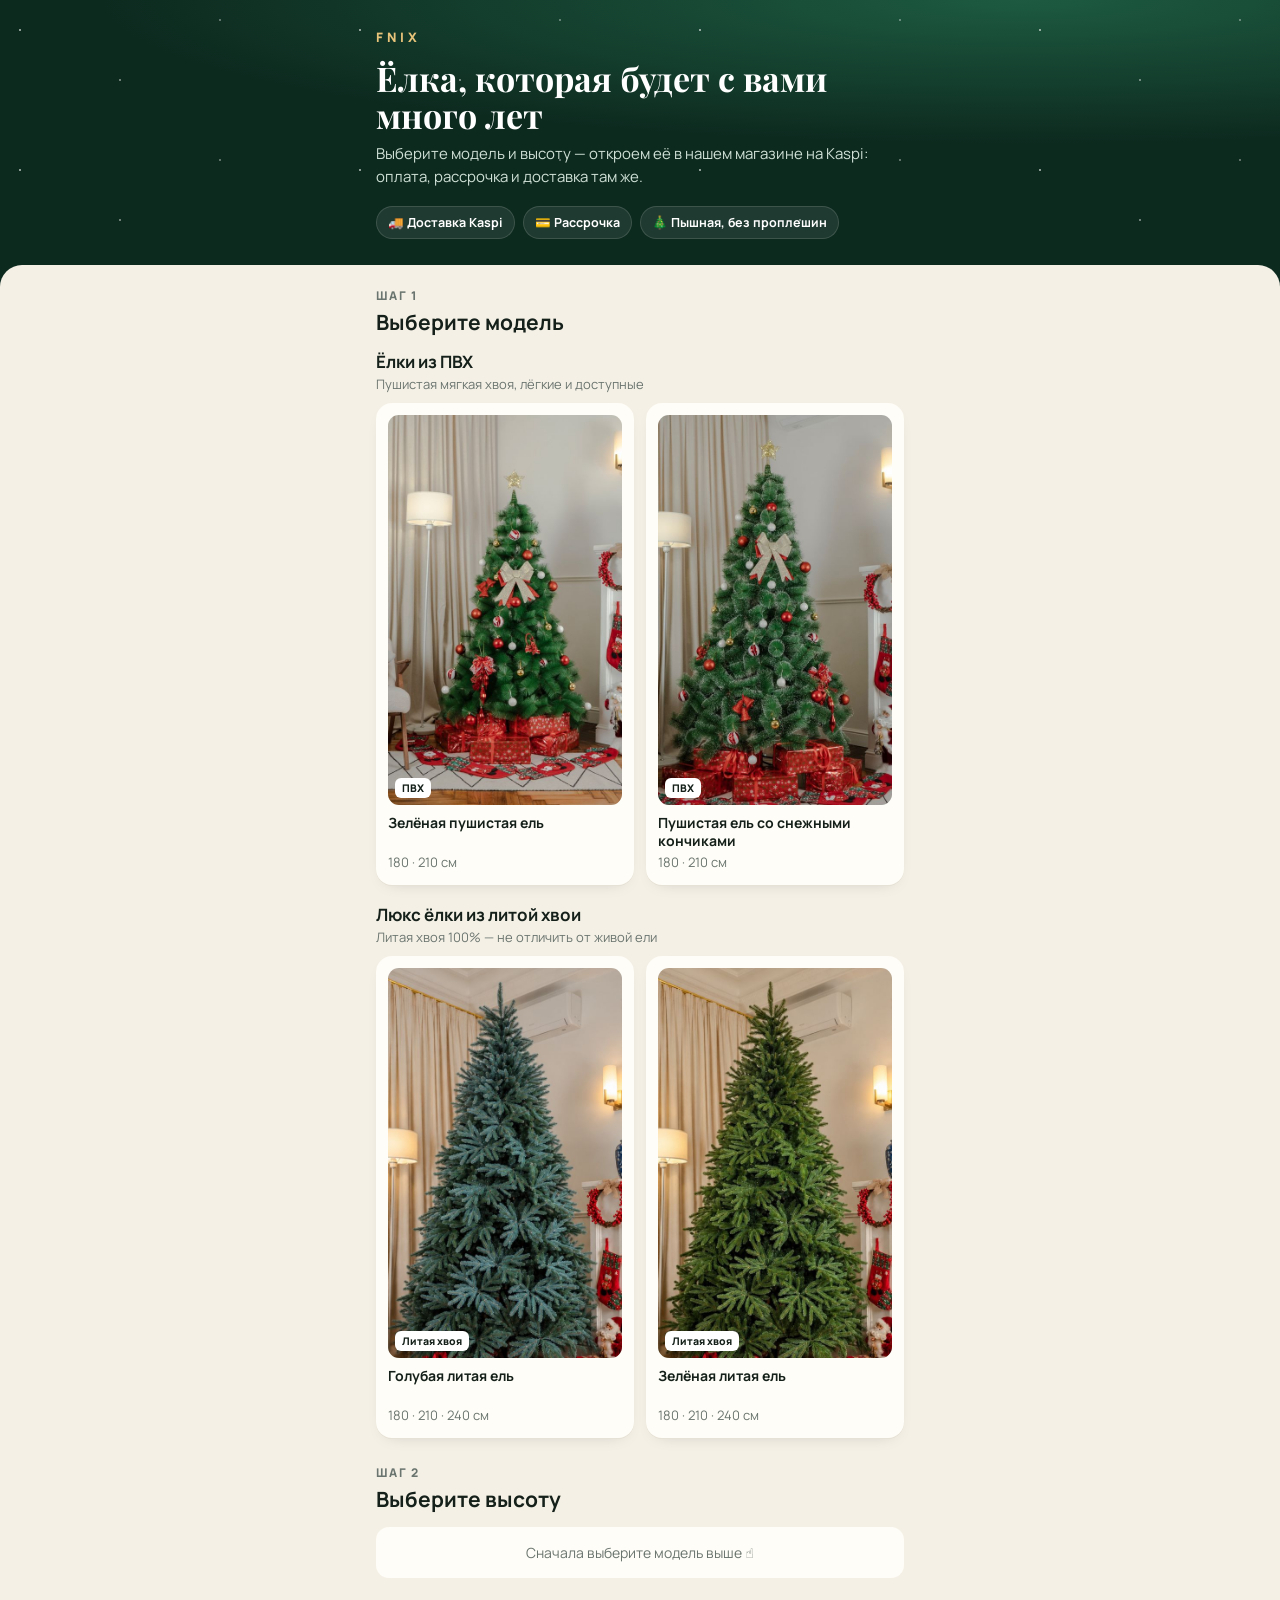
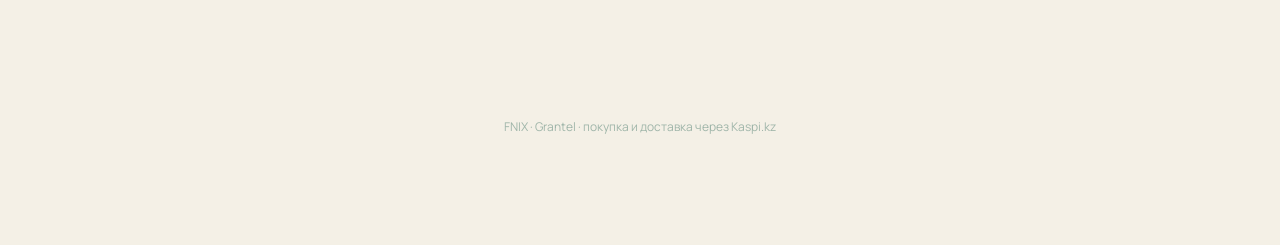
==== index.html @ 094e19e5 "Лендинг FNIX: модели ПВХ и Люкс, выбор высоты, переход в магазин Kaspi Co-Authored-By: Claude Opus 5" ====
<!DOCTYPE html>
<html lang="ru">
<head>
<meta charset="utf-8">
<meta name="viewport" content="width=device-width, initial-scale=1, viewport-fit=cover">
<title>Искусственные ёлки FNIX — купить на Kaspi</title>
<meta name="description" content="Искусственные ёлки FNIX: ПВХ и литые. Выберите модель и размер и купите на Kaspi в рассрочку.">
<meta property="og:title" content="Искусственные ёлки FNIX">
<meta property="og:description" content="4 модели, все размеры. Покупка на Kaspi.">
<meta name="theme-color" content="#0d2a1f">
<link rel="preconnect" href="https://fonts.googleapis.com">
<link rel="preconnect" href="https://fonts.gstatic.com" crossorigin>
<link href="https://fonts.googleapis.com/css2?family=Manrope:wght@500;700;800&family=Playfair+Display:wght@700&display=swap" rel="stylesheet">
<style>
  :root{
    --bg:#0d2a1f; --bg2:#123a2b; --card:#fffdf7; --ink:#142019; --muted:#6b756f;
    --gold:#e8c37a; --kaspi:#f14635; --line:#e7e2d6; --ok:#1f7a4d;
  }
  *{box-sizing:border-box;margin:0;padding:0}
  body{font-family:Manrope,system-ui,sans-serif;background:var(--bg);color:var(--ink);-webkit-font-smoothing:antialiased}
  .wrap{max-width:560px;margin:0 auto;padding:0 16px}

  /* hero */
  header{position:relative;overflow:hidden;color:#fff;padding:28px 0 26px;
    background:radial-gradient(120% 90% at 80% 0%,#1d5a41 0%,var(--bg) 60%)}
  .snow{position:absolute;inset:0;pointer-events:none;
    background-image:radial-gradient(2px 2px at 20px 30px,#fff8 50%,transparent 51%),radial-gradient(1.5px 1.5px at 120px 80px,#fff6 50%,transparent 51%),radial-gradient(2px 2px at 220px 20px,#fff5 50%,transparent 51%),radial-gradient(1px 1px at 300px 110px,#fff8 50%,transparent 51%);
    background-size:340px 140px}
  .brand{font-weight:800;letter-spacing:.32em;font-size:13px;color:var(--gold)}
  h1{font-family:"Playfair Display",serif;font-size:34px;line-height:1.08;margin:14px 0 10px}
  .lead{color:#cfe0d6;font-size:15px;line-height:1.5}
  .perks{display:flex;gap:8px;flex-wrap:wrap;margin-top:18px}
  .perk{font-size:12.5px;font-weight:700;padding:7px 11px;border-radius:99px;background:#ffffff14;border:1px solid #ffffff22}

  main{background:#f4f0e6;border-radius:22px 22px 0 0;padding:22px 0 120px;min-height:60vh}
  .step{font-size:12px;font-weight:800;letter-spacing:.12em;color:var(--muted);text-transform:uppercase}
  h2{font-size:21px;margin:4px 0 14px}

  /* models */
  .grid{display:grid;grid-template-columns:1fr 1fr;gap:12px}
  .grp{margin:18px 0 10px}.grp:first-child{margin-top:4px}
  .grp h3{font-size:17px}.grp p{font-size:13px;color:var(--muted);margin-top:2px}
  .m{background:var(--card);border:2px solid transparent;border-radius:16px;padding:10px 10px 12px;text-align:left;cursor:pointer;font:inherit;color:inherit;
     box-shadow:0 1px 0 var(--line),0 6px 18px -12px #0004;transition:transform .15s,border-color .15s}
  .m:active{transform:scale(.98)}
  .m.on{border-color:var(--ok)}
  .pic{aspect-ratio:3/5;border-radius:11px;overflow:hidden;background:linear-gradient(#eef3ee,#dfe8e1);display:grid;place-items:center;position:relative}
  .pic img{width:100%;height:100%;object-fit:cover;object-position:center top}
  .pic svg{width:78%;height:auto}
  .tag{position:absolute;bottom:7px;left:7px;font-size:10.5px;font-weight:800;background:#fff;padding:3px 7px;border-radius:6px}
  .m b{display:block;font-size:14px;line-height:1.25;margin:9px 0 4px;min-height:35px}
  .from{font-size:13px;color:var(--muted)}
  .from strong{color:var(--ink);font-size:15px}

  /* sizes */
  #sizes{margin-top:26px;scroll-margin-top:14px}
  .chosen{display:flex;gap:12px;align-items:center;background:var(--card);border-radius:14px;padding:10px;margin-bottom:12px}
  .chosen .pic{width:64px;flex:none;border-radius:9px}
  .chosen p{font-size:13px;color:var(--muted);margin-top:2px}
  .sz{display:grid;grid-template-columns:1fr 1fr;gap:10px}
  .s{background:var(--card);border:2px solid var(--line);border-radius:13px;padding:12px;cursor:pointer;font:inherit;color:inherit;text-align:left}
  .s.on{border-color:var(--ok);background:#f0f8f2}
  .s .h{font-weight:800;font-size:18px}
  .s .p{font-size:14px;margin-top:3px}
  .old{color:var(--muted);text-decoration:line-through;font-size:12.5px;margin-left:4px}
  .hint{color:var(--muted);font-size:14px;padding:16px;text-align:center;background:var(--card);border-radius:13px}

  /* buy bar */
  .bar{position:fixed;left:0;right:0;bottom:0;background:#fff;border-top:1px solid var(--line);padding:12px 16px calc(12px + env(safe-area-inset-bottom));
       transform:translateY(110%);visibility:hidden;transition:transform .25s,visibility .25s;z-index:5;box-shadow:0 -10px 30px -18px #0005}
  .bar.show{transform:none;visibility:visible}
  .bar .wrap{display:flex;align-items:center;gap:12px;padding:0}
  .price{flex:1;min-width:0}
  .price .now{font-size:15px;font-weight:800;line-height:1.25}
  .price small{display:block;color:var(--muted);font-size:12px;white-space:nowrap;overflow:hidden;text-overflow:ellipsis}
  .badge{background:var(--kaspi);color:#fff;font-size:12px;font-weight:800;border-radius:6px;padding:2px 6px;margin-left:6px;vertical-align:4px}
  .buy{background:var(--kaspi);color:#fff;text-decoration:none;font-weight:800;font-size:14.5px;padding:13px 14px;border-radius:13px;text-align:center;line-height:1.2;max-width:58%}
  .buy:active{filter:brightness(.92)}
  footer{color:#9fb5a9;font-size:12px;text-align:center;padding:20px 16px 110px;background:#f4f0e6}
  .sk{display:inline-block;width:70px;height:14px;border-radius:4px;background:linear-gradient(90deg,#e8e3d8,#f6f2e9,#e8e3d8);background-size:200%;animation:sh 1.2s infinite;vertical-align:-2px}
  @keyframes sh{to{background-position:-200% 0}}
</style>
</head>
<body>
<header>
  <div class="snow"></div>
  <div class="wrap" style="position:relative">
    <div class="brand">FNIX</div>
    <h1>Ёлка, которая будет с вами много лет</h1>
    <p class="lead">Выберите модель и высоту — откроем её в нашем магазине на Kaspi: оплата, рассрочка и доставка там же.</p>
    <div class="perks"><span class="perk">🚚 Доставка Kaspi</span><span class="perk">💳 Рассрочка</span><span class="perk">🎄 Пышная, без проплешин</span></div>
  </div>
</header>

<main>
  <div class="wrap">
    <div class="step">Шаг 1</div>
    <h2>Выберите модель</h2>
    <div id="models"></div>

    <section id="sizes">
      <div class="step">Шаг 2</div>
      <h2>Выберите высоту</h2>
      <div id="sizebox"><div class="hint">Сначала выберите модель выше ☝️</div></div>
    </section>
  </div>
</main>
<footer>FNIX · Grantel · покупка и доставка через Kaspi.kz</footer>

<div class="bar" id="bar">
  <div class="wrap">
    <div class="price"><div class="now" id="barName"></div><small id="barH"></small></div>
    <a class="buy" id="buy" href="#" target="_blank" rel="noopener">Перейти в KASPI магазин</a>
  </div>
</div>

<script>
// ---- Настройка: ID пикселя Meta (необязательно) ----
const PIXEL_ID = "";

const TREES = {
  "pvc-green":  {fill:"#2f7d4a", dark:"#1f5c35", tips:null},
  "pvc-snow":   {fill:"#2f7d4a", dark:"#1f5c35", tips:"#ffffff"},
  "cast-blue":  {fill:"#6f9fae", dark:"#4f7f8f", tips:"#d7eaf0"},
  "cast-green": {fill:"#3c8a52", dark:"#246a3b", tips:"#7fbf8c"},
};
function treeSVG(id){
  const t = TREES[id] || TREES["pvc-green"];
  const tiers = [[60,28,70],[52,55,92],[42,85,116],[30,118,140]]; // halfWidth, top, bottom
  let s = `<svg viewBox="0 0 120 170" xmlns="http://www.w3.org/2000/svg"><rect x="54" y="138" width="12" height="18" rx="2" fill="#6b4a2e"/>`;
  tiers.slice().reverse().forEach(([w,top,bot],i)=>{
    const pts=[`60,${top}`]; const n=7;
    for(let k=0;k<=n;k++){const x=60+w-(2*w*k/n); pts.push(`${x},${bot-(k%2?6:0)}`);}
    s+=`<polygon points="${pts.join(" ")}" fill="${i%2?t.fill:t.dark}"/>`;
    if(t.tips) for(let k=0;k<=n;k+=1){const x=60+w-(2*w*k/n); s+=`<circle cx="${x}" cy="${bot-(k%2?6:1)}" r="${id==="pvc-snow"?3.6:2.2}" fill="${t.tips}"/>`;}
  });
  s+=`<polygon points="60,6 63.5,15 73,15 65.5,20.5 68.5,29.5 60,24 51.5,29.5 54.5,20.5 47,15 56.5,15" fill="#e8c37a"/></svg>`;
  return s;
}
const pic = (m, extra="") => `<div class="pic">${m.img?`<img src="${m.img}" alt="${m.name}" loading="lazy">`:treeSVG(m.id)}${extra}</div>`;
let MODELS=[], GROUPS=[], cur=null, curSize=null;
function sizesOf(m){ return m.sizes.filter(s => s.kaspi); }
const hs = m => sizesOf(m).map(s=>s.h.replace(" см","")).join(" · ") + " см";

function renderModels(){
  document.getElementById("models").innerHTML = GROUPS.map(g=>{
    const ms = MODELS.filter(m=>m.group===g.id);
    return `<div class="grp"><h3>${g.title}</h3><p>${g.sub}</p></div><div class="grid">${ms.map(m=>
      `<button class="m ${cur===m?"on":""}" data-id="${m.id}">${pic(m,`<span class="tag">${m.material}</span>`)}<b>${m.name}</b><div class="from">${hs(m)}</div></button>`).join("")}</div>`;
  }).join("");
}

function renderSizes(){
  const box=document.getElementById("sizebox");
  if(!cur) return;
  const list=sizesOf(cur);
  box.innerHTML = `<div class="chosen">${pic(cur)}<div><b>${cur.name}</b><p>${cur.desc}</p></div></div>` +
    `<div class="sz">${list.map((s,i)=>`<button class="s ${curSize===s?"on":""}" data-i="${i}"><div class="h">${s.h}</div></button>`).join("")}</div>`;
}

function renderBar(){
  const bar=document.getElementById("bar");
  if(!curSize){bar.classList.remove("show");return;}
  document.getElementById("barName").textContent = cur.name;
  document.getElementById("barH").textContent = curSize.h;
  document.getElementById("buy").href = curSize.kaspi;
  bar.classList.add("show");
}

document.addEventListener("click",e=>{
  const m=e.target.closest(".m");
  if(m){
    cur=MODELS.find(x=>x.id===m.dataset.id); curSize=null;
    renderModels(); renderSizes(); renderBar();
    document.getElementById("sizes").scrollIntoView({behavior:"smooth"});
    track("ViewContent",{content_name:cur.name});
    return;
  }
  const s=e.target.closest(".s");
  if(s){ curSize=sizesOf(cur)[+s.dataset.i]; renderSizes(); renderBar(); return; }
  if(e.target.closest("#buy")) track("Lead",{content_name:`${cur.name} ${curSize.h}`});
});

function track(ev,data){ try{ window.fbq && fbq("track",ev,data);}catch(_){} }
if(PIXEL_ID){
  !function(f,b,e,v,n,t,s){if(f.fbq)return;n=f.fbq=function(){n.callMethod?n.callMethod.apply(n,arguments):n.queue.push(arguments)};if(!f._fbq)f._fbq=n;n.push=n;n.loaded=!0;n.version='2.0';n.queue=[];t=b.createElement(e);t.async=!0;t.src=v;s=b.getElementsByTagName(e)[0];s.parentNode.insertBefore(t,s)}(window,document,'script','https://connect.facebook.net/en_US/fbevents.js');
  fbq("init",PIXEL_ID); fbq("track","PageView");
}

(async()=>{
  const cfg = await (await fetch("products.json",{cache:"no-store"})).json();
  MODELS = cfg.models; GROUPS = cfg.groups; renderModels();
})();
</script>
</body>
</html>
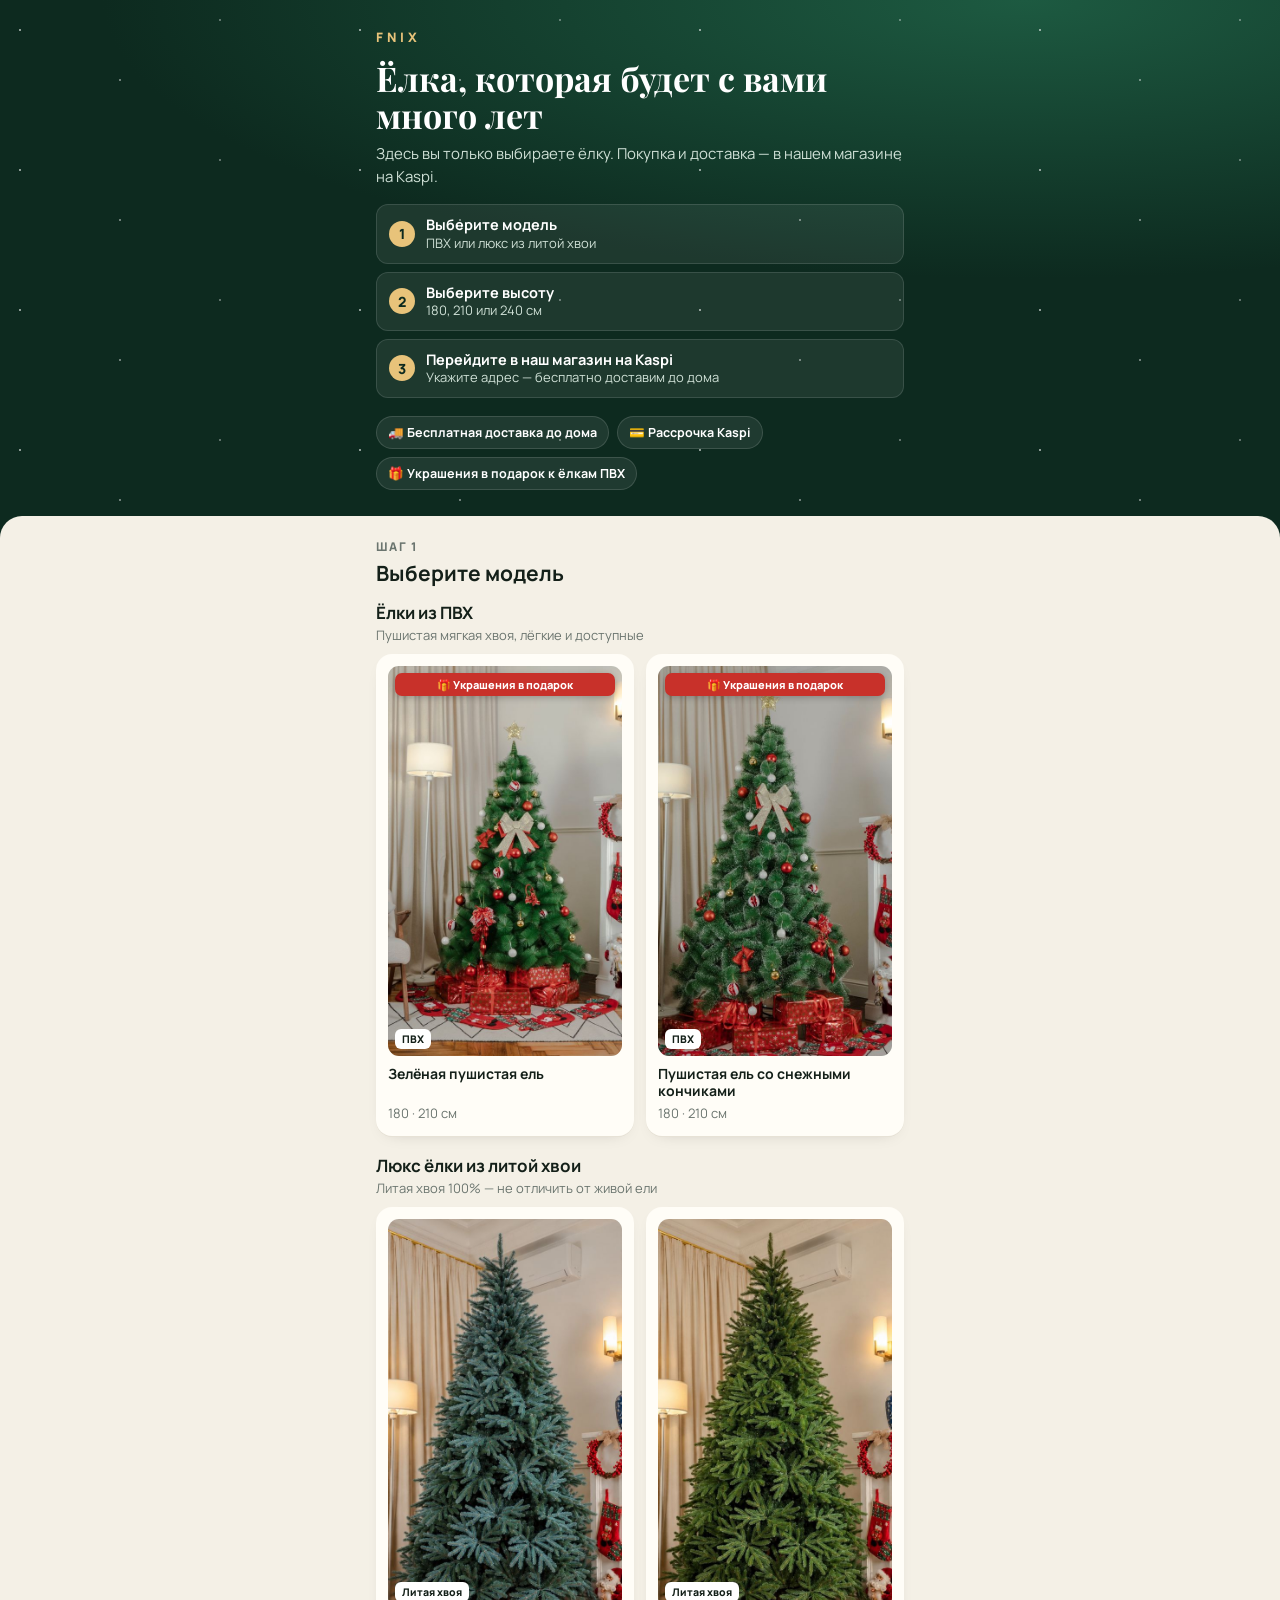
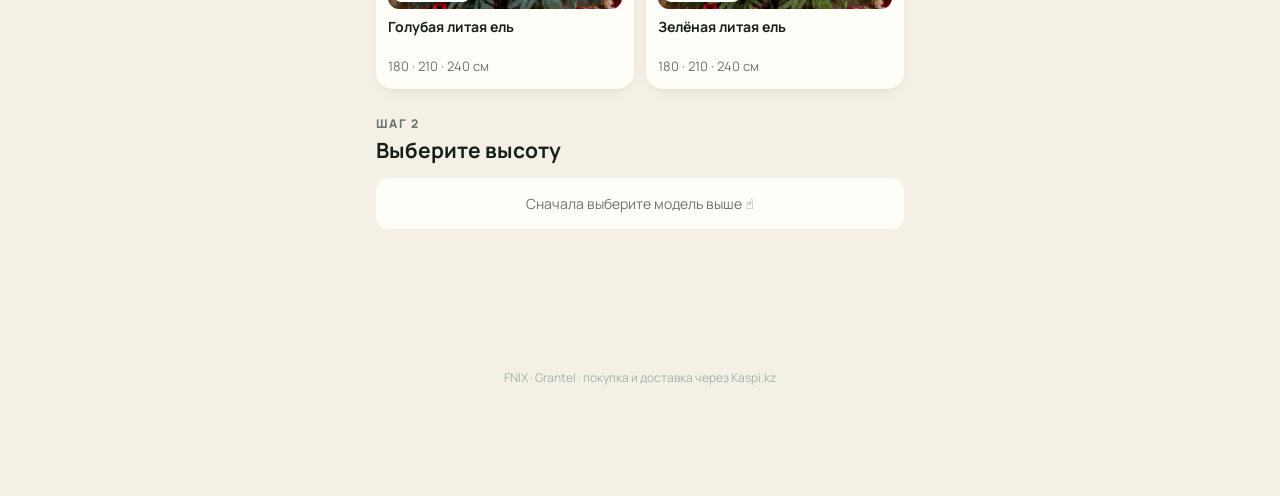
==== commit 76b772a6: "Блок «как это работает» с бесплатной доставкой и метка «Украшения в подарок» у ёлок ПВХ Co-Authored-" ====
--- a/index.html
+++ b/index.html
@@ -29,6 +29,11 @@
   .brand{font-weight:800;letter-spacing:.32em;font-size:13px;color:var(--gold)}
   h1{font-family:"Playfair Display",serif;font-size:34px;line-height:1.08;margin:14px 0 10px}
   .lead{color:#cfe0d6;font-size:15px;line-height:1.5}
+  .how{list-style:none;margin-top:16px;display:grid;gap:8px}
+  .how li{display:flex;gap:11px;align-items:center;background:#ffffff12;border:1px solid #ffffff1f;border-radius:12px;padding:10px 12px}
+  .how span{flex:none;width:26px;height:26px;border-radius:50%;background:var(--gold);color:var(--bg);font-weight:800;font-size:14px;display:grid;place-items:center}
+  .how div{font-size:13px;color:#cfe0d6;line-height:1.35}
+  .how b{display:block;color:#fff;font-size:14.5px}
   .perks{display:flex;gap:8px;flex-wrap:wrap;margin-top:18px}
   .perk{font-size:12.5px;font-weight:700;padding:7px 11px;border-radius:99px;background:#ffffff14;border:1px solid #ffffff22}
 
@@ -47,6 +52,8 @@
   .pic{aspect-ratio:3/5;border-radius:11px;overflow:hidden;background:linear-gradient(#eef3ee,#dfe8e1);display:grid;place-items:center;position:relative}
   .pic img{width:100%;height:100%;object-fit:cover;object-position:center top}
   .pic svg{width:78%;height:auto}
+  .gift{position:absolute;top:7px;left:7px;right:7px;font-size:11px;font-weight:800;background:#c8312a;color:#fff;padding:4px 7px;border-radius:7px;text-align:center;box-shadow:0 2px 6px #0003}
+  .chosen .gift-line{color:#c8312a;font-weight:800;font-size:13px;margin-top:3px}
   .tag{position:absolute;bottom:7px;left:7px;font-size:10.5px;font-weight:800;background:#fff;padding:3px 7px;border-radius:6px}
   .m b{display:block;font-size:14px;line-height:1.25;margin:9px 0 4px;min-height:35px}
   .from{font-size:13px;color:var(--muted)}
@@ -87,8 +94,13 @@
   <div class="wrap" style="position:relative">
     <div class="brand">FNIX</div>
     <h1>Ёлка, которая будет с вами много лет</h1>
-    <p class="lead">Выберите модель и высоту — откроем её в нашем магазине на Kaspi: оплата, рассрочка и доставка там же.</p>
-    <div class="perks"><span class="perk">🚚 Доставка Kaspi</span><span class="perk">💳 Рассрочка</span><span class="perk">🎄 Пышная, без проплешин</span></div>
+    <p class="lead">Здесь вы только выбираете ёлку. Покупка и доставка — в нашем магазине на Kaspi.</p>
+    <ol class="how">
+      <li><span>1</span><div><b>Выберите модель</b>ПВХ или люкс из литой хвои</div></li>
+      <li><span>2</span><div><b>Выберите высоту</b>180, 210 или 240 см</div></li>
+      <li><span>3</span><div><b>Перейдите в наш магазин на Kaspi</b>Укажите адрес — бесплатно доставим до дома</div></li>
+    </ol>
+    <div class="perks"><span class="perk">🚚 Бесплатная доставка до дома</span><span class="perk">💳 Рассрочка Kaspi</span><span class="perk">🎁 Украшения в подарок к ёлкам ПВХ</span></div>
   </div>
 </header>
 
@@ -146,7 +158,7 @@
   document.getElementById("models").innerHTML = GROUPS.map(g=>{
     const ms = MODELS.filter(m=>m.group===g.id);
     return `<div class="grp"><h3>${g.title}</h3><p>${g.sub}</p></div><div class="grid">${ms.map(m=>
-      `<button class="m ${cur===m?"on":""}" data-id="${m.id}">${pic(m,`<span class="tag">${m.material}</span>`)}<b>${m.name}</b><div class="from">${hs(m)}</div></button>`).join("")}</div>`;
+      `<button class="m ${cur===m?"on":""}" data-id="${m.id}">${pic(m,`${m.gift?`<span class="gift">🎁 ${m.gift}</span>`:""}<span class="tag">${m.material}</span>`)}<b>${m.name}</b><div class="from">${hs(m)}</div></button>`).join("")}</div>`;
   }).join("");
 }
 
@@ -154,7 +166,7 @@
   const box=document.getElementById("sizebox");
   if(!cur) return;
   const list=sizesOf(cur);
-  box.innerHTML = `<div class="chosen">${pic(cur)}<div><b>${cur.name}</b><p>${cur.desc}</p></div></div>` +
+  box.innerHTML = `<div class="chosen">${pic(cur)}<div><b>${cur.name}</b><p>${cur.desc}</p>${cur.gift?`<div class="gift-line">🎁 ${cur.gift}</div>`:""}</div></div>` +
     `<div class="sz">${list.map((s,i)=>`<button class="s ${curSize===s?"on":""}" data-i="${i}"><div class="h">${s.h}</div></button>`).join("")}</div>`;
 }
 
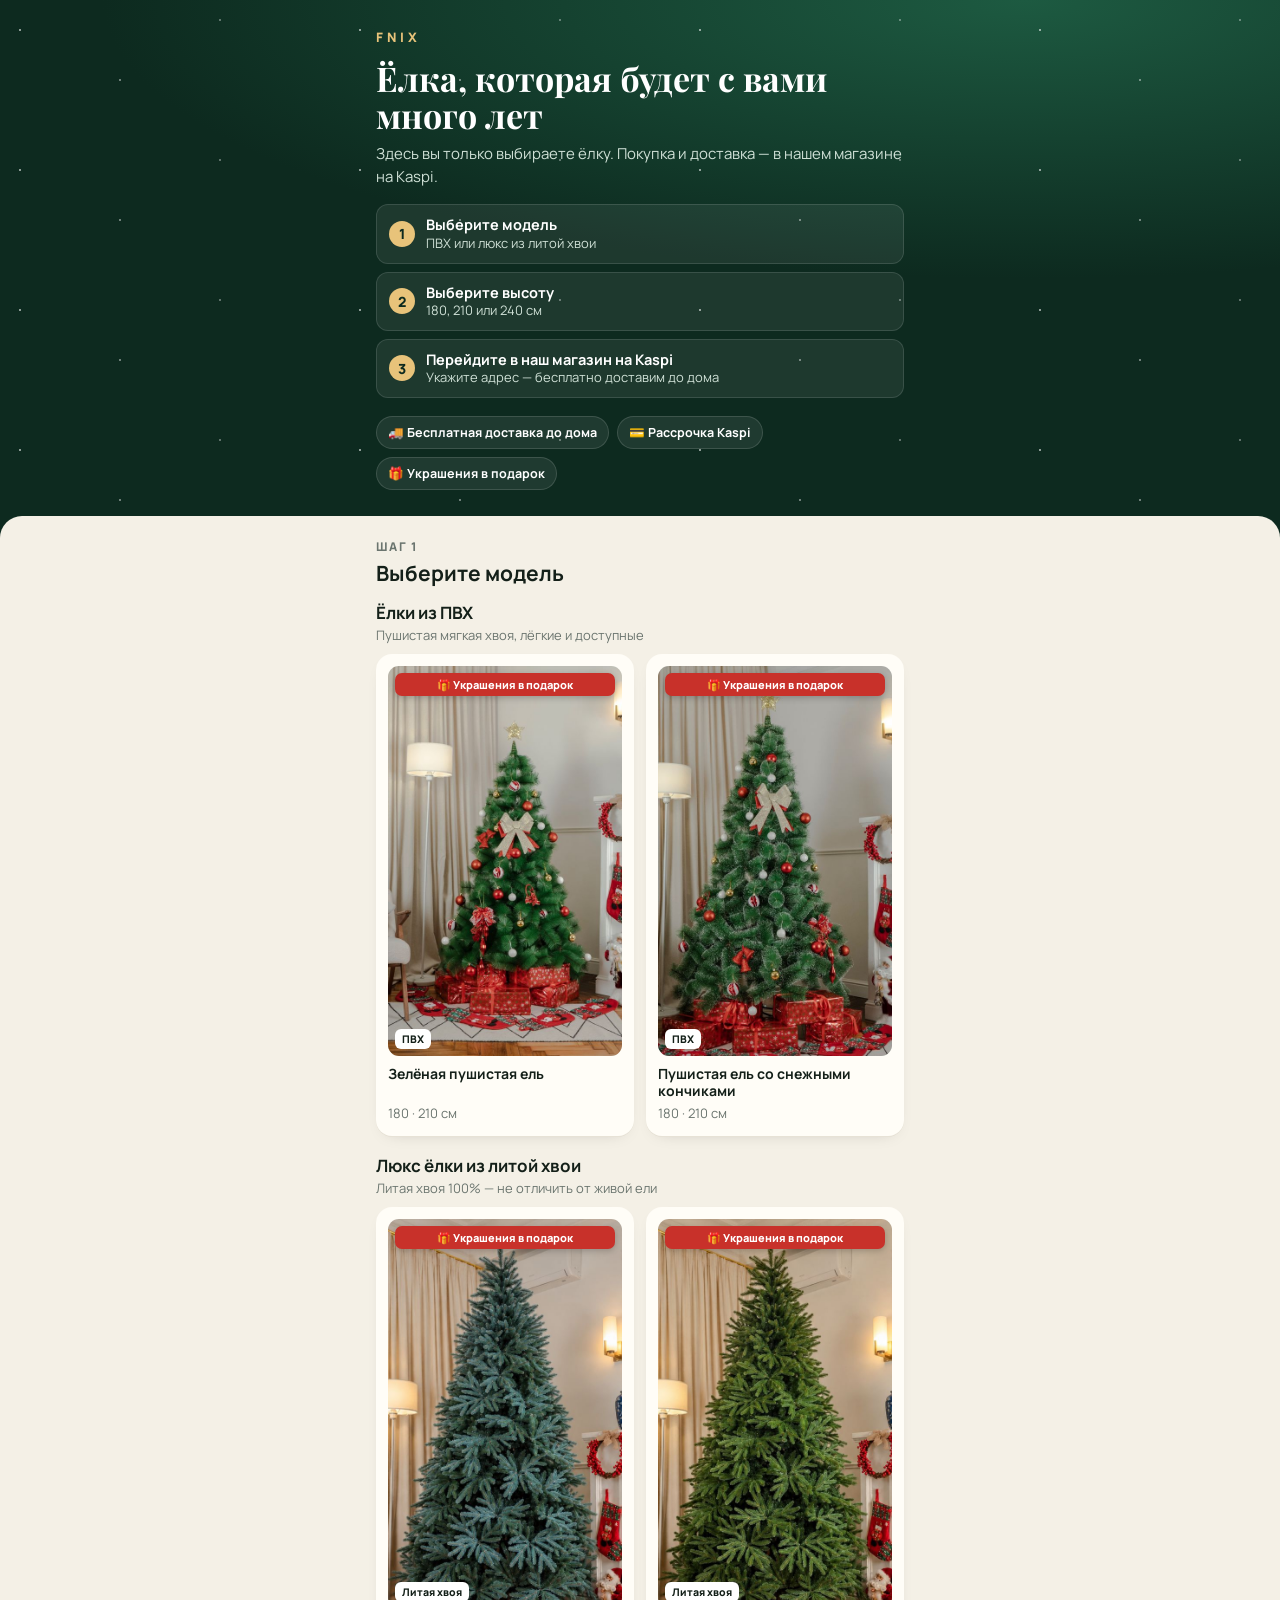
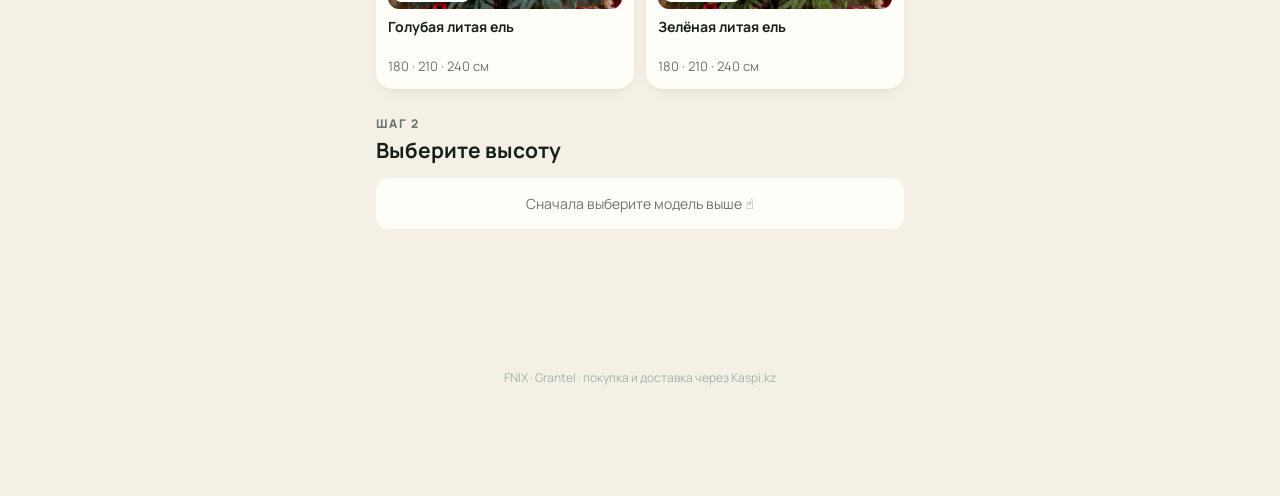
==== commit b6962ac2: "Украшения в подарок и к литым ёлкам Co-Authored-By: Claude Opus 5.5 <noreply@anthropic.com> Claude-S" ====
--- a/index.html
+++ b/index.html
@@ -100,7 +100,7 @@
       <li><span>2</span><div><b>Выберите высоту</b>180, 210 или 240 см</div></li>
       <li><span>3</span><div><b>Перейдите в наш магазин на Kaspi</b>Укажите адрес — бесплатно доставим до дома</div></li>
     </ol>
-    <div class="perks"><span class="perk">🚚 Бесплатная доставка до дома</span><span class="perk">💳 Рассрочка Kaspi</span><span class="perk">🎁 Украшения в подарок к ёлкам ПВХ</span></div>
+    <div class="perks"><span class="perk">🚚 Бесплатная доставка до дома</span><span class="perk">💳 Рассрочка Kaspi</span><span class="perk">🎁 Украшения в подарок</span></div>
   </div>
 </header>
 
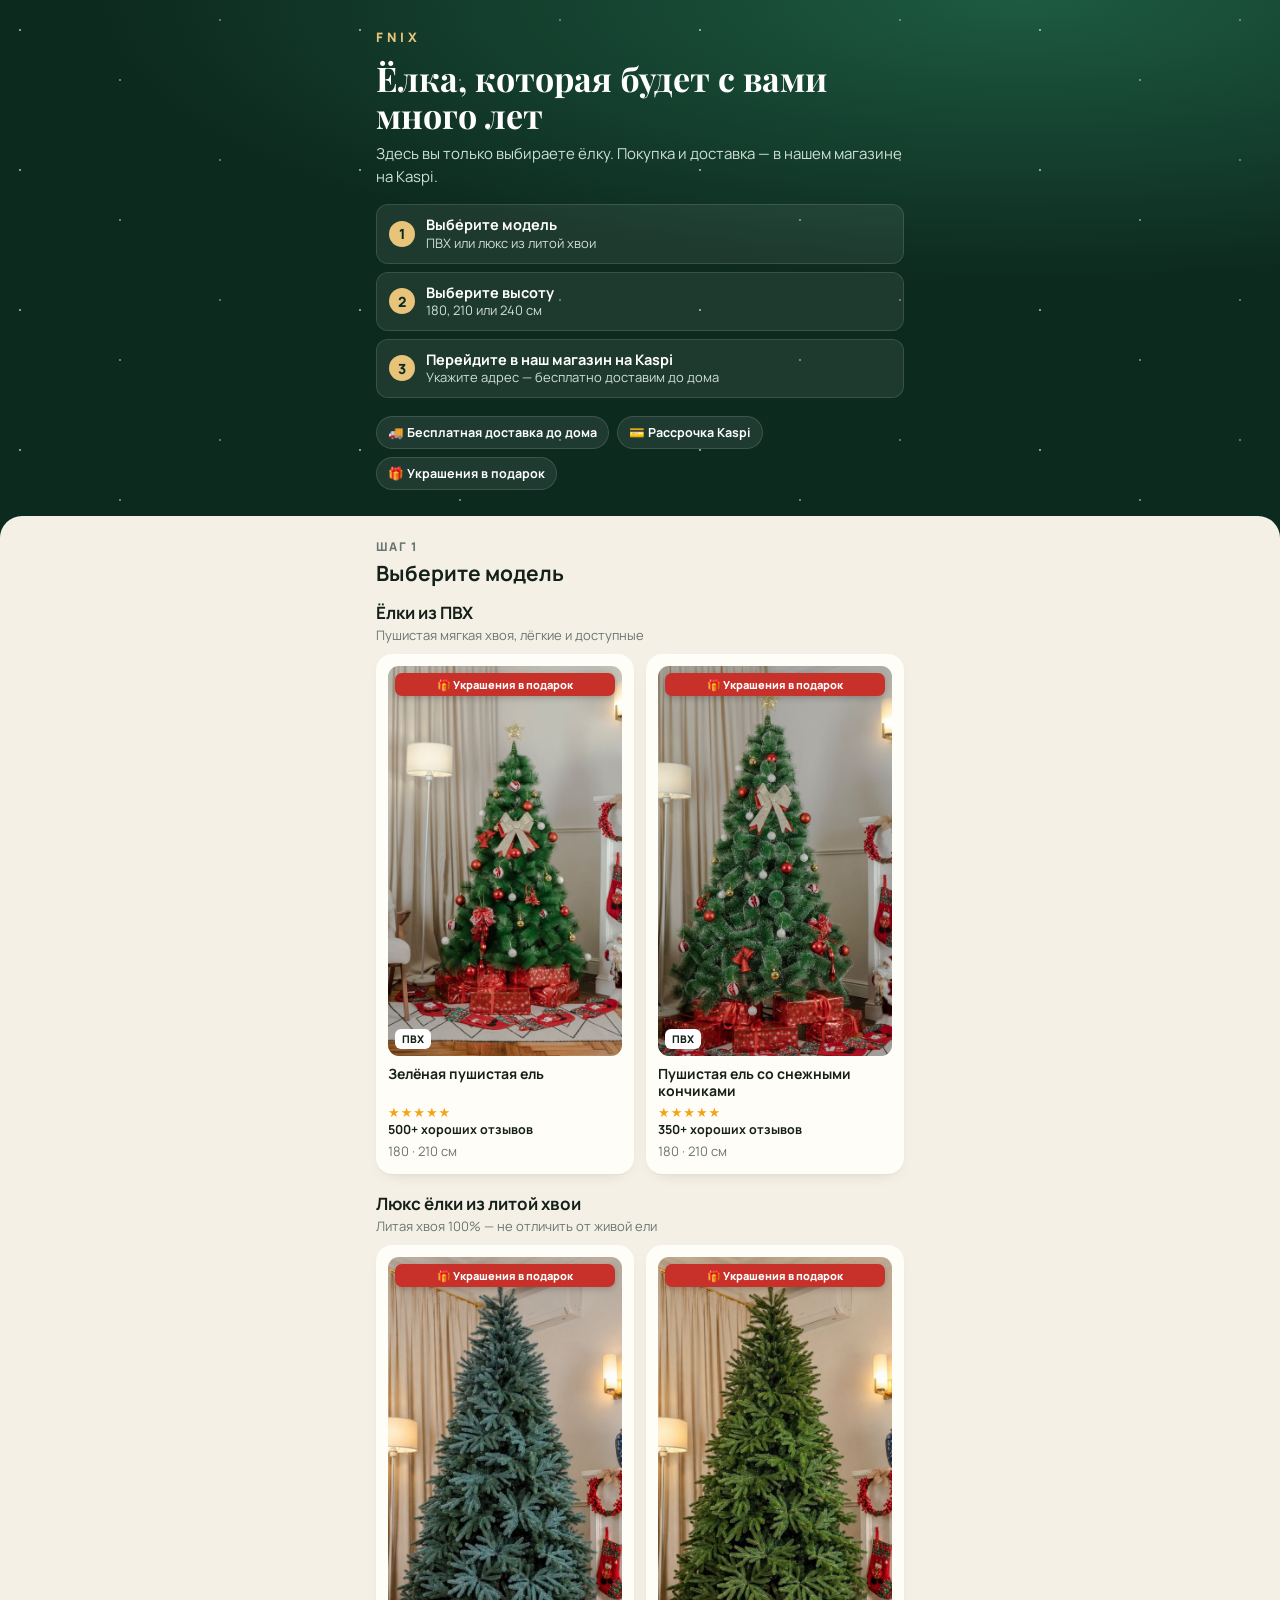
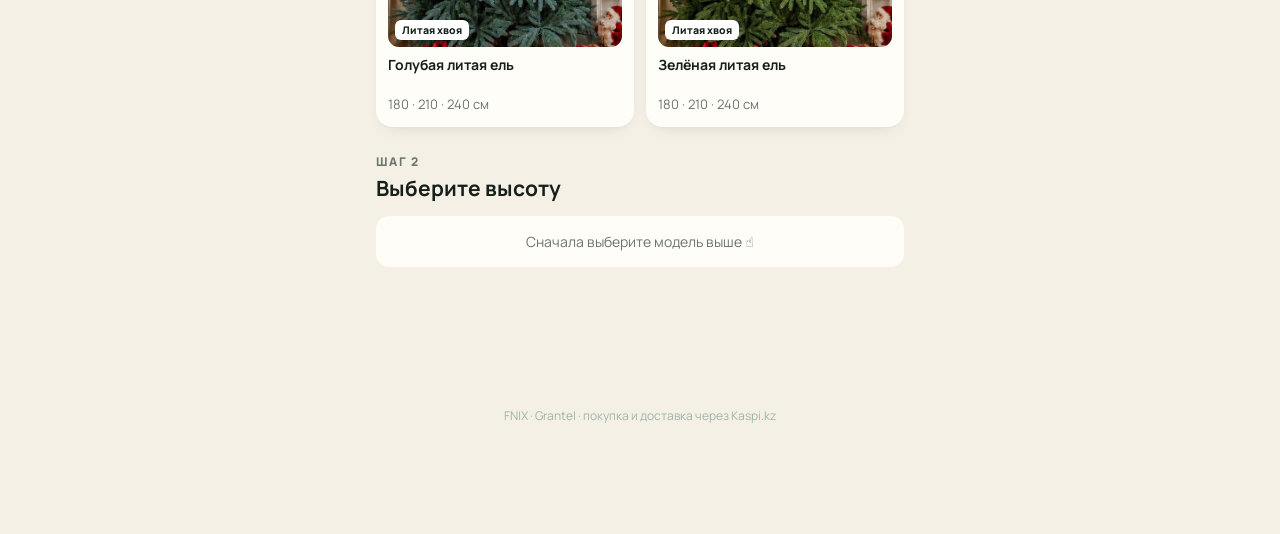
==== commit 55bc9de2: "Отзывы на карточках ёлок ПВХ: 500+ и 350+ Co-Authored-By: Claude Opus 5.5 <noreply@anthropic.com> Cl" ====
--- a/index.html
+++ b/index.html
@@ -56,6 +56,7 @@
   .chosen .gift-line{color:#c8312a;font-weight:800;font-size:13px;margin-top:3px}
   .tag{position:absolute;bottom:7px;left:7px;font-size:10.5px;font-weight:800;background:#fff;padding:3px 7px;border-radius:6px}
   .m b{display:block;font-size:14px;line-height:1.25;margin:9px 0 4px;min-height:35px}
+  .rev{font-size:12.5px;font-weight:700;color:var(--ink);margin:-1px 0 4px}.rev i{display:block;font-style:normal;color:#f2a516;letter-spacing:1px;font-size:13px}
   .from{font-size:13px;color:var(--muted)}
   .from strong{color:var(--ink);font-size:15px}
 
@@ -158,7 +159,7 @@
   document.getElementById("models").innerHTML = GROUPS.map(g=>{
     const ms = MODELS.filter(m=>m.group===g.id);
     return `<div class="grp"><h3>${g.title}</h3><p>${g.sub}</p></div><div class="grid">${ms.map(m=>
-      `<button class="m ${cur===m?"on":""}" data-id="${m.id}">${pic(m,`${m.gift?`<span class="gift">🎁 ${m.gift}</span>`:""}<span class="tag">${m.material}</span>`)}<b>${m.name}</b><div class="from">${hs(m)}</div></button>`).join("")}</div>`;
+      `<button class="m ${cur===m?"on":""}" data-id="${m.id}">${pic(m,`${m.gift?`<span class="gift">🎁 ${m.gift}</span>`:""}<span class="tag">${m.material}</span>`)}<b>${m.name}</b>${m.reviews?`<div class="rev"><i>★★★★★</i> ${m.reviews}</div>`:""}<div class="from">${hs(m)}</div></button>`).join("")}</div>`;
   }).join("");
 }
 
